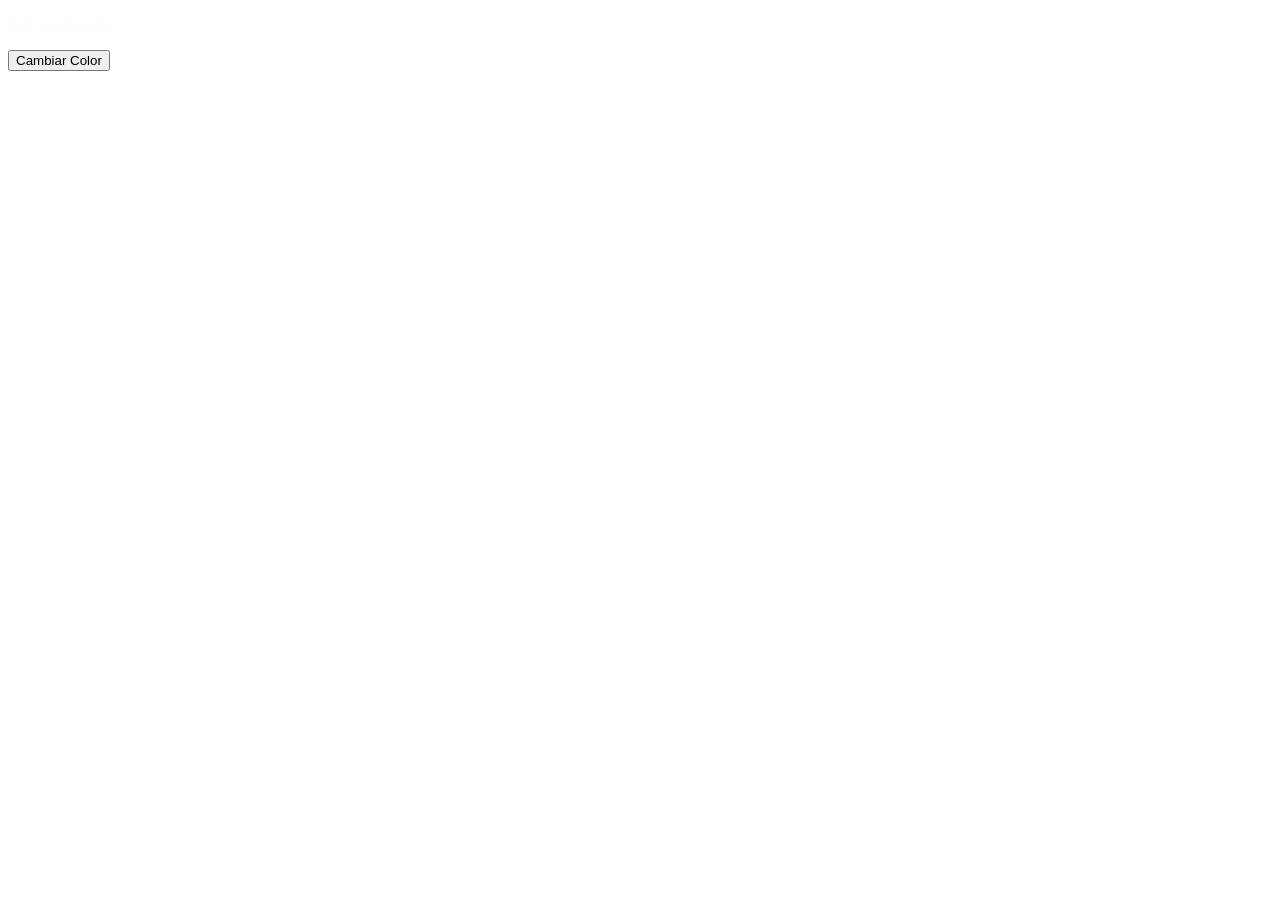
==== static/index.html @ 8b515e78 "inicializa proyecto tp1" ====
<!--<!DOCTYPE html>
<html>
<head><title>Inicio</title></head>
<body>
  <h1>Bienvenido al Servidor Estático</h1>
  <p>Esta es la página principal.</p>
  <a href="/otra.html">Ir a otra página</a>
</body>
</html> -->

<!DOCTYPE html>
<html>
<head>
<title>Cambiar Color</title>
<style>
  #miTexto {
    color: rgb(253, 253, 253);
  }
</style>
</head>
<body>

<p id="miTexto">Este es un texto.</p>
<button onclick="cambiarColor()">Cambiar Color</button>

<script>
  function cambiarColor() {
    var texto = document.getElementById("miTexto");
    texto.style.background = "red";
  }
</script>

</body>
</html>
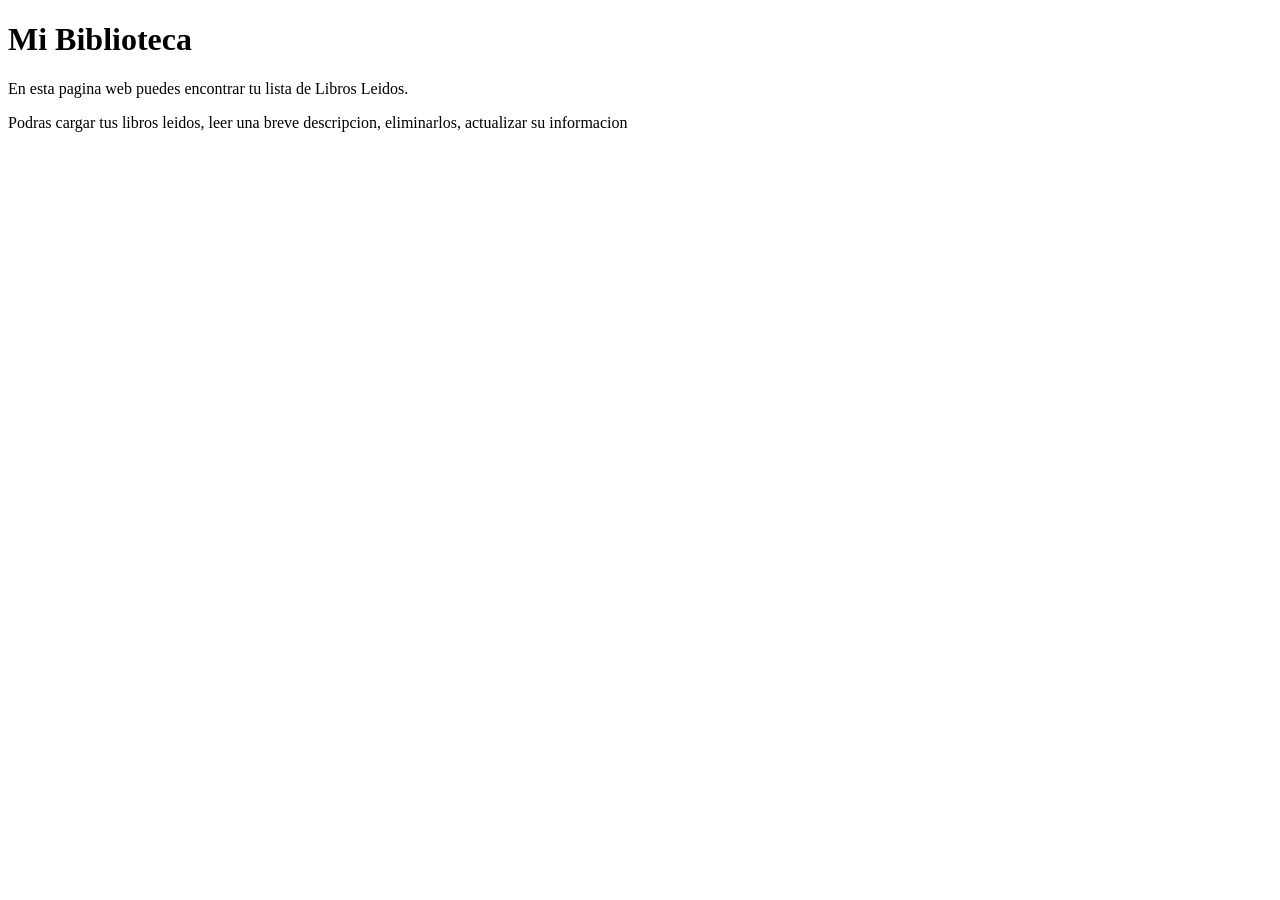
==== commit e517d926: "Primer Entrega" ====
--- a/static/index.html
+++ b/static/index.html
@@ -1,34 +1,12 @@
-<!--<!DOCTYPE html>
-<html>
-<head><title>Inicio</title></head>
-<body>
-  <h1>Bienvenido al Servidor Estático</h1>
-  <p>Esta es la página principal.</p>
-  <a href="/otra.html">Ir a otra página</a>
-</body>
-</html> -->
-
 <!DOCTYPE html>
 <html>
 <head>
-<title>Cambiar Color</title>
-<style>
-  #miTexto {
-    color: rgb(253, 253, 253);
-  }
-</style>
+<title> Mi Biblioteca</title>
 </head>
 <body>
-
-<p id="miTexto">Este es un texto.</p>
-<button onclick="cambiarColor()">Cambiar Color</button>
-
-<script>
-  function cambiarColor() {
-    var texto = document.getElementById("miTexto");
-    texto.style.background = "red";
-  }
-</script>
-
+<h1> Mi Biblioteca </h1>
+<h2></h2>
+<p>En esta pagina web puedes encontrar tu lista de Libros Leidos.</p>
+<p>Podras cargar tus libros leidos, leer una breve descripcion, eliminarlos, actualizar su informacion</p>
 </body>
 </html>
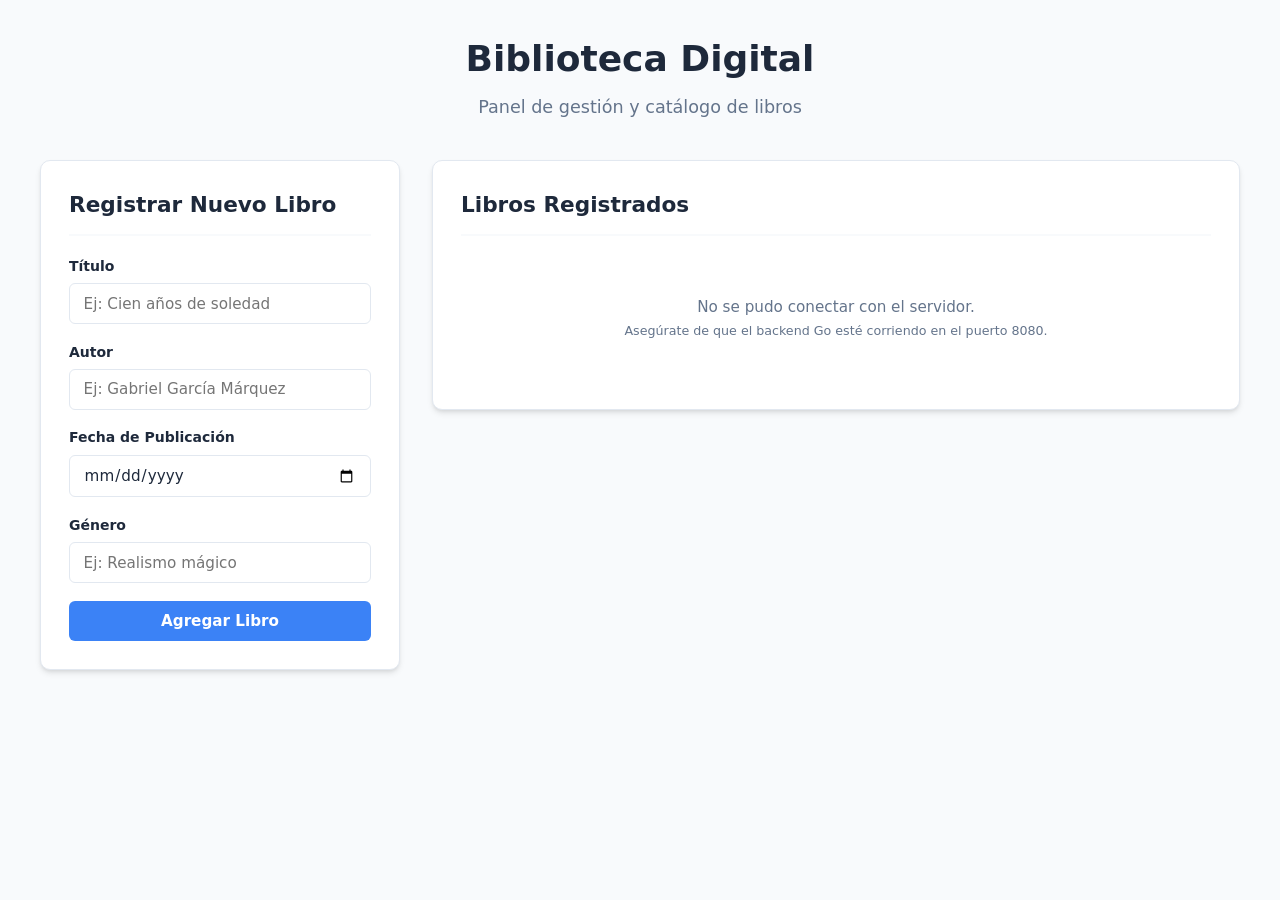
==== commit 01a12866: "Implementar interfaz de usuario frontend (HTML, CSS y JS) para TP4" ====
--- a/static/index.html
+++ b/static/index.html
@@ -1,12 +1,89 @@
 <!DOCTYPE html>
-<html>
+<html lang="es">
 <head>
-<title> Mi Biblioteca</title>
+    <meta charset="UTF-8">
+    <meta name="viewport" content="width=device-width, initial-scale=1.0">
+    <title>Gestión de Biblioteca - Libros</title>
+    <!-- Hoja de estilos vinculada -->
+    <link rel="stylesheet" href="styles.css">
+    <!-- Script de la aplicación vinculado con defer para ejecutarse tras el parseo del DOM -->
+    <script src="app.js" defer></script>
 </head>
 <body>
-<h1> Mi Biblioteca </h1>
-<h2></h2>
-<p>En esta pagina web puedes encontrar tu lista de Libros Leidos.</p>
-<p>Podras cargar tus libros leidos, leer una breve descripcion, eliminarlos, actualizar su informacion</p>
+    <div class="contenedor-principal">
+        <!-- Título principal -->
+        <header class="encabezado">
+            <h1>Biblioteca Digital</h1>
+            <p class="subtitulo">Panel de gestión y catálogo de libros</p>
+        </header>
+
+        <main class="contenido-grid">
+            <!-- Sección: Formulario para crear nuevas entidades -->
+            <section class="seccion-formulario">
+                <h2>Registrar Nuevo Libro</h2>
+                <form id="formulario-libro" novalidate>
+                    <div class="campo-grupo">
+                        <label for="titulo">Título</label>
+                        <input 
+                            type="text" 
+                            id="titulo" 
+                            name="titulo" 
+                            placeholder="Ej: Cien años de soledad" 
+                            required
+                        >
+                    </div>
+
+                    <div class="campo-grupo">
+                        <label for="autor">Autor</label>
+                        <input 
+                            type="text" 
+                            id="autor" 
+                            name="autor" 
+                            placeholder="Ej: Gabriel García Márquez" 
+                            required
+                        >
+                    </div>
+
+                    <div class="campo-grupo">
+                        <label for="fecha_publicacion">Fecha de Publicación</label>
+                        <input 
+                            type="date" 
+                            id="fecha_publicacion" 
+                            name="fecha_publicacion" 
+                            required
+                        >
+                    </div>
+
+                    <div class="campo-grupo">
+                        <label for="genero">Género</label>
+                        <input 
+                            type="text" 
+                            id="genero" 
+                            name="genero" 
+                            placeholder="Ej: Realismo mágico" 
+                            required
+                        >
+                    </div>
+
+                    <!-- Botón de envío -->
+                    <button type="submit" id="btn-guardar" class="btn btn-primario">
+                        Agregar Libro
+                    </button>
+
+                    <!-- Mensajes de feedback (éxito o error) -->
+                    <div id="mensaje-estado" class="mensaje-estado" aria-live="polite"></div>
+                </form>
+            </section>
+
+            <!-- Sección: Contenedor donde se mostrará la lista de entidades -->
+            <section class="seccion-lista">
+                <h2>Libros Registrados</h2>
+                <!-- Contenedor con ID para manipularlo mediante JavaScript -->
+                <div id="contenedor-libros" class="contenedor-libros">
+                    <p class="mensaje-cargando">Cargando libros...</p>
+                </div>
+            </section>
+        </main>
+    </div>
 </body>
-</html>+</html>
--- a/static/styles.css
+++ b/static/styles.css
@@ -0,0 +1,286 @@
+/* ==========================================================================
+   Variables y Reset Global
+   ========================================================================== */
+:root {
+    --color-primario: #3b82f6;
+    --color-primario-hover: #2563eb;
+    --color-peligro: #ef4444;
+    --color-peligro-hover: #dc2626;
+    --color-fondo: #f8fafc;
+    --color-superficie: #ffffff;
+    --color-borde: #e2e8f0;
+    --color-texto: #1e293b;
+    --color-texto-secundario: #64748b;
+    --color-exito-fondo: #dcfce7;
+    --color-exito-texto: #15803d;
+    --color-error-fondo: #fee2e2;
+    --color-error-texto: #b91c1c;
+
+    --sombra-sm: 0 1px 2px 0 rgb(0 0 0 / 0.05);
+    --sombra-md: 0 4px 6px -1px rgb(0 0 0 / 0.1), 0 2px 4px -2px rgb(0 0 0 / 0.1);
+    --sombra-lg: 0 10px 15px -3px rgb(0 0 0 / 0.1), 0 4px 6px -4px rgb(0 0 0 / 0.1);
+
+    --radio-borde: 10px;
+    --transicion: all 0.2s ease-in-out;
+}
+
+* {
+    margin: 0;
+    padding: 0;
+    box-sizing: border-box;
+    font-family: system-ui, -apple-system, BlinkMacSystemFont, 'Segoe UI', Roboto, Oxygen, Ubuntu, Cantarell, sans-serif;
+}
+
+body {
+    background-color: var(--color-fondo);
+    color: var(--color-texto);
+    line-height: 1.5;
+    padding: 2rem 1rem;
+}
+
+/* ==========================================================================
+   Layout Principal (Contenedor y Grid)
+   ========================================================================== */
+.contenedor-principal {
+    max-width: 1200px;
+    margin: 0 auto;
+}
+
+.encabezado {
+    text-align: center;
+    margin-bottom: 2.5rem;
+}
+
+.encabezado h1 {
+    font-size: 2.25rem;
+    font-weight: 800;
+    color: var(--color-texto);
+    margin-bottom: 0.5rem;
+}
+
+.subtitulo {
+    color: var(--color-texto-secundario);
+    font-size: 1.1rem;
+}
+
+/* Distribución principal usando CSS Grid */
+.contenido-grid {
+    display: grid;
+    grid-template-columns: 1fr;
+    gap: 2rem;
+    align-items: start;
+}
+
+@media (min-width: 860px) {
+    .contenido-grid {
+        grid-template-columns: 360px 1fr;
+    }
+}
+
+/* ==========================================================================
+   Secciones y Paneles
+   ========================================================================== */
+.seccion-formulario,
+.seccion-lista {
+    background: var(--color-superficie);
+    padding: 1.75rem;
+    border-radius: var(--radio-borde);
+    box-shadow: var(--sombra-md);
+    border: 1px solid var(--color-borde);
+}
+
+.seccion-formulario h2,
+.seccion-lista h2 {
+    font-size: 1.35rem;
+    font-weight: 700;
+    margin-bottom: 1.25rem;
+    padding-bottom: 0.75rem;
+    border-bottom: 2px solid var(--color-fondo);
+}
+
+/* ==========================================================================
+   Formulario (Flexbox)
+   ========================================================================== */
+#formulario-libro {
+    display: flex;
+    flex-direction: column;
+    gap: 1.1rem;
+}
+
+.campo-grupo {
+    display: flex;
+    flex-direction: column;
+    gap: 0.4rem;
+}
+
+.campo-grupo label {
+    font-size: 0.875rem;
+    font-weight: 600;
+    color: var(--color-texto);
+}
+
+.campo-grupo input {
+    padding: 0.65rem 0.85rem;
+    border: 1.5px solid var(--color-borde);
+    border-radius: 6px;
+    font-size: 0.95rem;
+    color: var(--color-texto);
+    background-color: var(--color-superficie);
+    transition: var(--transicion);
+}
+
+.campo-grupo input:focus {
+    outline: none;
+    border-color: var(--color-primario);
+    box-shadow: 0 0 0 3px rgba(59, 130, 246, 0.2);
+}
+
+/* ==========================================================================
+   Botones
+   ========================================================================== */
+.btn {
+    display: inline-flex;
+    align-items: center;
+    justify-content: center;
+    padding: 0.7rem 1.2rem;
+    font-size: 0.95rem;
+    font-weight: 600;
+    border-radius: 6px;
+    border: none;
+    cursor: pointer;
+    transition: var(--transicion);
+}
+
+.btn-primario {
+    background-color: var(--color-primario);
+    color: #ffffff;
+}
+
+.btn-primario:hover {
+    background-color: var(--color-primario-hover);
+    box-shadow: var(--sombra-sm);
+}
+
+.btn-peligro {
+    background-color: #fee2e2;
+    color: var(--color-peligro);
+    padding: 0.45rem 0.85rem;
+    font-size: 0.85rem;
+}
+
+.btn-peligro:hover {
+    background-color: var(--color-peligro);
+    color: #ffffff;
+}
+
+/* ==========================================================================
+   Mensajes de Feedback / Estado
+   ========================================================================== */
+.mensaje-estado {
+    display: none;
+    padding: 0.75rem 1rem;
+    border-radius: 6px;
+    font-size: 0.9rem;
+    font-weight: 500;
+}
+
+.mensaje-estado.exito {
+    display: block;
+    background-color: var(--color-exito-fondo);
+    color: var(--color-exito-texto);
+}
+
+.mensaje-estado.error {
+    display: block;
+    background-color: var(--color-error-fondo);
+    color: var(--color-error-texto);
+}
+
+/* ==========================================================================
+   Lista de Entidades / Tarjetas de Libros
+   ========================================================================== */
+.contenedor-libros {
+    display: flex;
+    flex-direction: column;
+    gap: 1rem;
+}
+
+.tarjeta-libro {
+    display: flex;
+    flex-direction: column;
+    justify-content: space-between;
+    background-color: var(--color-fondo);
+    border: 1px solid var(--color-borde);
+    border-radius: 8px;
+    padding: 1.25rem;
+    transition: var(--transicion);
+}
+
+@media (min-width: 600px) {
+    .tarjeta-libro {
+        flex-direction: row;
+        align-items: center;
+        gap: 1rem;
+    }
+}
+
+.tarjeta-libro:hover {
+    border-color: #cbd5e1;
+    box-shadow: var(--sombra-sm);
+}
+
+.info-libro {
+    display: flex;
+    flex-direction: column;
+    gap: 0.35rem;
+}
+
+.titulo-libro {
+    font-size: 1.15rem;
+    font-weight: 700;
+    color: var(--color-texto);
+}
+
+.autor-libro {
+    color: var(--color-texto-secundario);
+    font-size: 0.925rem;
+    font-weight: 500;
+}
+
+.detalles-libro {
+    display: flex;
+    flex-wrap: wrap;
+    gap: 0.75rem;
+    font-size: 0.825rem;
+    color: var(--color-texto-secundario);
+    margin-top: 0.25rem;
+}
+
+.badge-genero {
+    background-color: #e0f2fe;
+    color: #0369a1;
+    padding: 0.2rem 0.6rem;
+    border-radius: 12px;
+    font-weight: 600;
+}
+
+.acciones-libro {
+    display: flex;
+    align-items: center;
+    margin-top: 0.75rem;
+}
+
+@media (min-width: 600px) {
+    .acciones-libro {
+        margin-top: 0;
+    }
+}
+
+/* Estados Vacío / Cargando */
+.mensaje-cargando,
+.mensaje-vacio {
+    text-align: center;
+    padding: 2.5rem 1rem;
+    color: var(--color-texto-secundario);
+    font-size: 0.95rem;
+}
